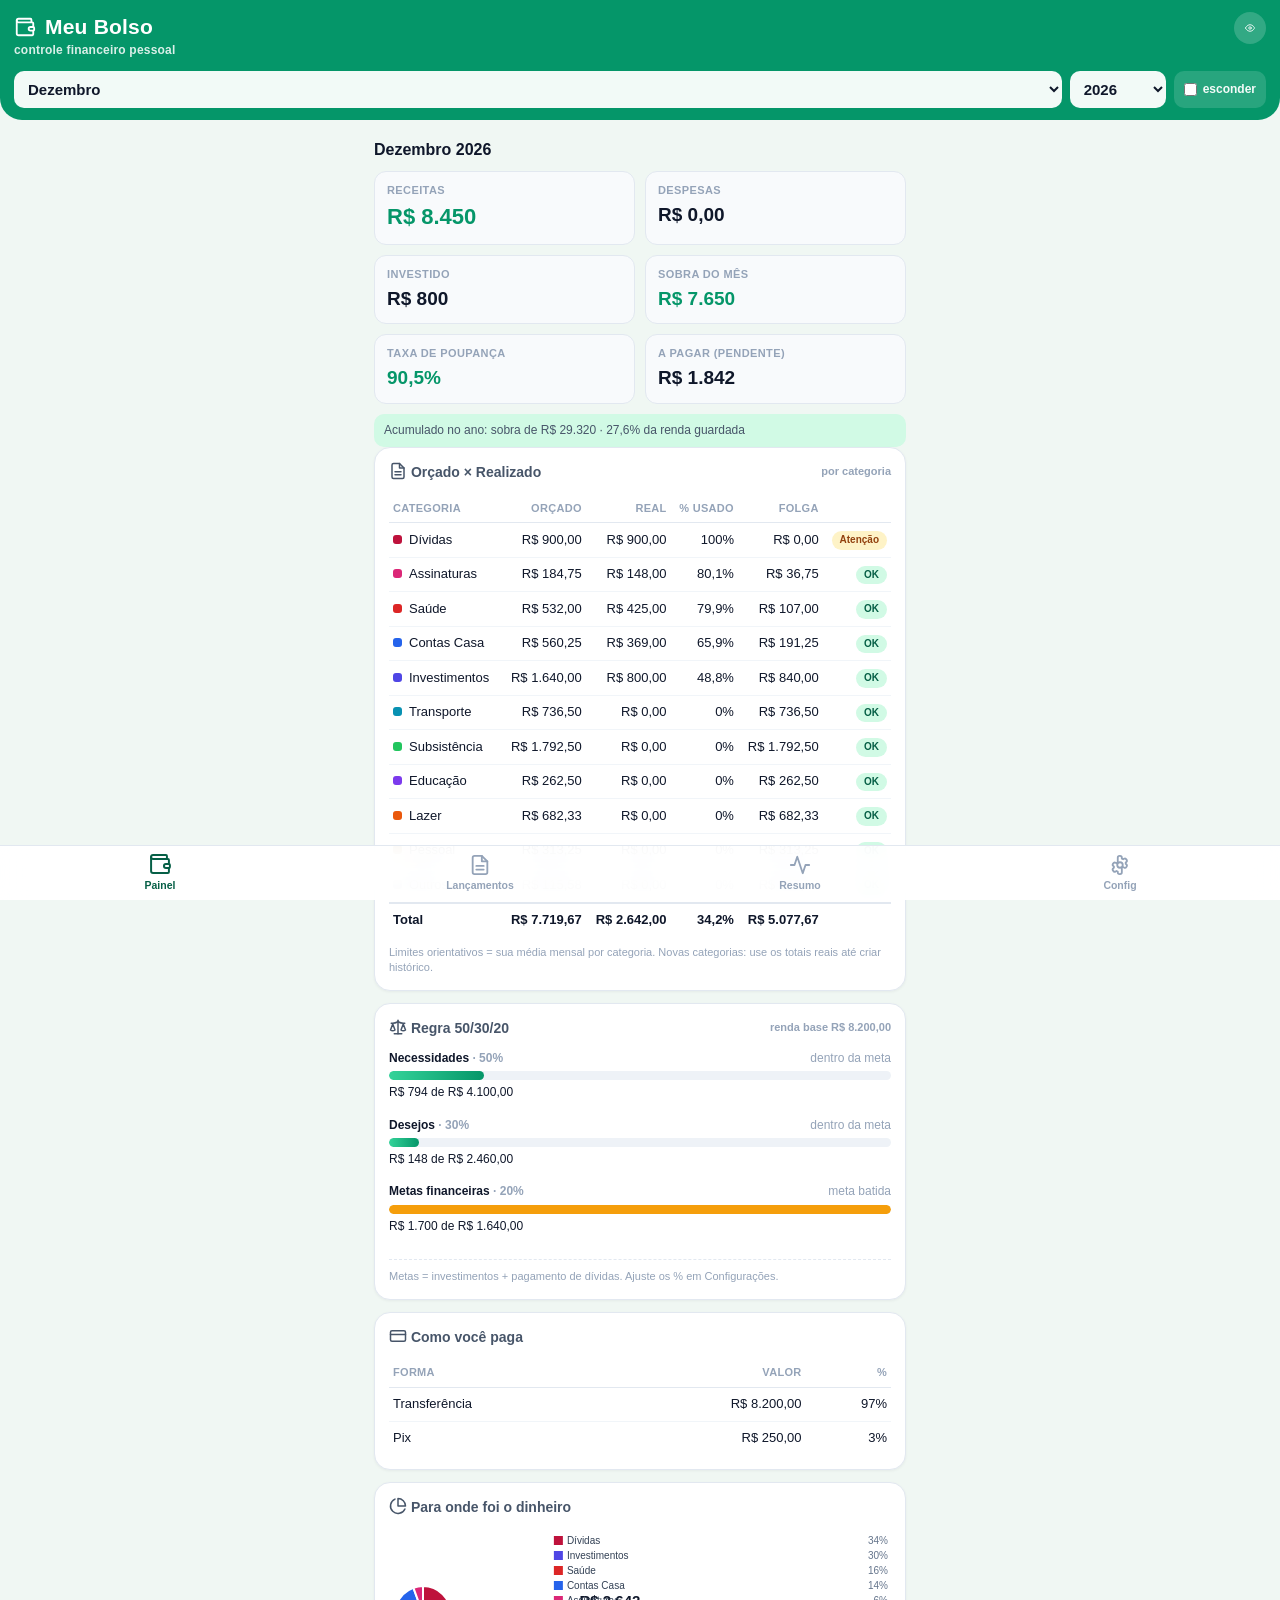
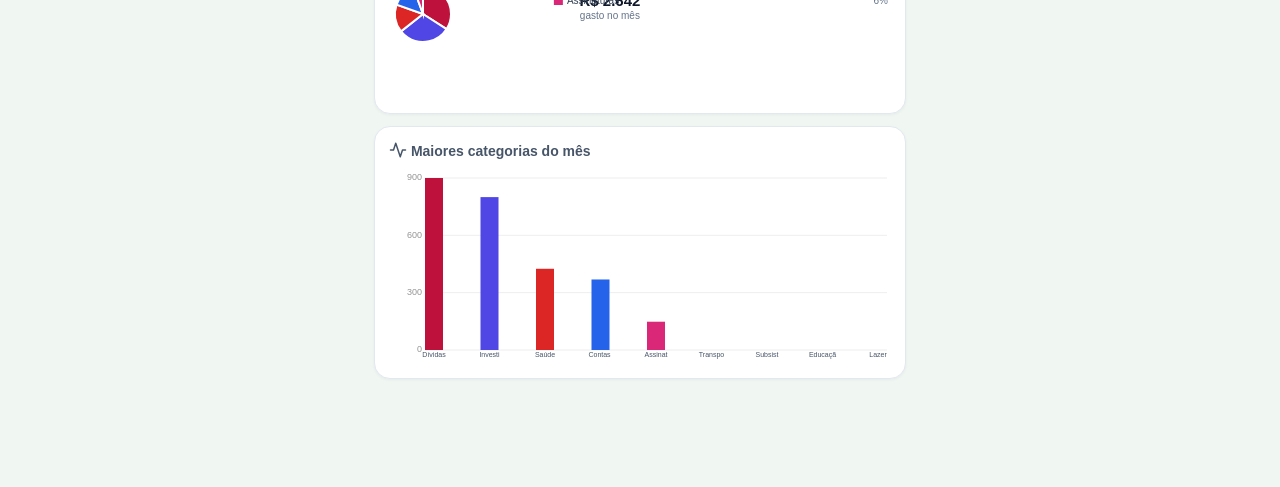
==== index.html @ f3264595 "Add files via upload" ====
<!DOCTYPE html>
<html lang="pt-BR">
<head>
<meta charset="utf-8">
<meta name="viewport" content="width=device-width,initial-scale=1,viewport-fit=cover">
  <title>Meu Bolso · Controle financeiro</title>
  <meta name="description" content="Meu Bolso: controle financeiro pessoal offline — lançamentos, painel do mês e resumo anual.">
<meta name="theme-color" content="#059669">
<link rel="manifest" href="manifest.webmanifest">
<link rel="icon" href="favicon.svg" type="image/svg+xml">
<link rel="apple-touch-icon" href="icons-192.png">
<meta name="apple-mobile-web-app-capable" content="yes">
<meta name="apple-mobile-web-app-title" content="Meu Bolso">
<meta name="apple-mobile-web-app-status-bar-style" content="black-translucent">
<style>
:root{
  --tinta:#0f172a; --tinta2:#475569; --tinta3:#94a3b8;
  --linha:#e2e8f0; --fundo:#f0f7f3; --carta:#ffffff;
  --verde:#059669; --verde-esc:#065f46; --verde-claro:#d1fae5;
  --vermelho:#dc2626; --amber:#d97706; --raio:16px;
  --fonte:-apple-system,BlinkMacSystemFont,"Segoe UI",Roboto,Inter,sans-serif;
}
*{box-sizing:border-box;margin:0;padding:0;-webkit-tap-highlight-color:transparent}
html,body{height:100%}
body{font-family:var(--fonte);background:var(--fundo);color:var(--tinta);
  font-size:15px;line-height:1.45}
[hidden]{display:none!important}
button{font-family:inherit;cursor:pointer;border:none;background:none;font-size:inherit;color:inherit}
input,select{font-family:inherit;font-size:15px;color:var(--tinta);
  background:#fff;border:1px solid var(--linha);border-radius:10px;padding:9px 10px;width:100%}
input:focus,select:focus{outline:2px solid var(--verde);outline-offset:0;border-color:transparent}

/* ---------- cabeçalho ---------- */
.hdr{position:sticky;top:0;z-index:40;background:var(--verde);color:#fff;
  padding:calc(12px + env(safe-area-inset-top)) 14px 12px}
.hdr-top{display:flex;align-items:center;justify-content:space-between}
.hdr h1{font-size:21px;font-weight:800;letter-spacing:.2px}
.hdr h1 small{font-weight:600;opacity:.85;font-size:12px;display:block}
.hdr .privacy{align-self:flex-start}
.hdr .privacy button{background:rgba(255,255,255,.18);color:#fff;font-size:12px;
  font-weight:600;border-radius:999px;padding:6px 11px}

/* ---------- seletor de mês (painel) ---------- */
.seletor{display:flex;gap:8px;margin-top:11px}
.seletor select{flex:1;background:rgba(255,255,255,.95);border:none;font-weight:600}
.oculta{display:flex;align-items:center;gap:6px;font-size:12px;font-weight:600;
  color:rgba(255,255,255,.95);white-space:nowrap;background:rgba(255,255,255,.14);
  border-radius:10px;padding:0 10px}
.oculta input{width:auto}

/* ---------- conteúdo ---------- */
.app{max-width:560px;margin:0 auto;padding:14px 14px 96px}
.nav{padding:14px 14px 96px}

/* ---------- cartões e KPIs ---------- */
.carta{background:var(--carta);border:1px solid var(--linha);border-radius:var(--raio);
  padding:14px;margin-bottom:12px;box-shadow:0 1px 3px rgba(15,23,42,.05)}
.carta h2{font-size:14px;font-weight:700;color:var(--tinta2);margin-bottom:12px;
  display:flex;align-items:center;justify-content:space-between}
.carta h2 .ic{font-size:16px}
.grid-kpi{display:grid;grid-template-columns:repeat(2,1fr);gap:10px}
.kpi{background:#f8fafc;border:1px solid var(--linha);border-radius:12px;padding:11px 12px}
.kpi .k{font-size:11px;color:var(--tinta3);font-weight:600;text-transform:uppercase;letter-spacing:.4px}
.kpi .v{font-size:19px;font-weight:800;margin-top:2px;font-variant-numeric:tabular-nums}
.kpi .v.pos{color:var(--verde)} .kpi .v.neg{color:var(--vermelho)}
.kpi .v.big{font-size:22px}
.acc{margin-top:10px;font-size:12px;color:var(--tinta2);background:var(--verde-claro);
  border-radius:10px;padding:8px 10px}
.acc.ruim{background:#fee2e2;color:#7f1d1d}

/* ---------- tabelas ---------- */
table{width:100%;border-collapse:collapse;font-size:13px}
th{color:var(--tinta3);font-weight:600;font-size:11px;text-transform:uppercase;
  letter-spacing:.3px;text-align:right;padding:6px 4px;border-bottom:1px solid var(--linha)}
th:first-child,td:first-child{text-align:left}
td{padding:7px 4px;border-bottom:1px solid #f1f5f9;text-align:right;font-variant-numeric:tabular-nums}
tr:last-child td{border-bottom:none}
tr.tot td{font-weight:800;border-top:2px solid var(--linha)}
td.lab{font-weight:500;color:var(--tinta)}
td.muted{color:var(--tinta3);text-align:center;padding:14px}
td.pos{color:var(--verde)} td.neg{color:var(--vermelho)}
.cat-dot{display:inline-block;width:9px;height:9px;border-radius:3px;margin-right:7px}
.rolagem{overflow-x:auto;-webkit-overflow-scrolling:touch}
.st{display:inline-block;font-size:10px;font-weight:700;border-radius:999px;padding:2px 8px}
.st-ok{background:var(--verde-claro);color:var(--verde-esc)}
.st-atencao{background:#fef3c7;color:#92400e}
.st-over{background:#fee2e2;color:#991b1b}
.st-pend{background:#e0e7ff;color:#3730a3}
.st-warn{background:#f1f5f9;color:#64748b}
.nota{font-size:11px;color:var(--tinta3);margin-top:8px;line-height:1.4}

/* ---------- 50/30/20 ---------- */
.g50{display:flex;flex-direction:column;gap:11px}
.g50 .linha .topo{display:flex;justify-content:space-between;font-size:12px;margin-bottom:4px}
.g50 .linha .topo b{font-weight:700}
.g50 .linha .topo .stado{color:var(--tinta3)}
.barra{height:9px;background:#eef2f7;border-radius:999px;overflow:hidden}
.barra i{display:block;height:100%;border-radius:999px;
  background:linear-gradient(90deg,#34d399,#059669);transition:width .4s ease;min-width:2px}
.g50 .tele{font-size:11px;color:var(--tinta3);margin-top:9px;border-top:1px dashed var(--linha);padding-top:9px}

/* ---------- lista de lançamentos ---------- */
.lista-head{display:flex;gap:8px;align-items:center;margin-bottom:10px}
.lista-head .meta{font-size:12px;color:var(--tinta2);font-weight:600;flex:1}
.lanc-item{display:flex;gap:11px;align-items:center;padding:11px 4px;border-bottom:1px solid #f1f5f9;cursor:pointer}
.lanc-item:last-child{border-bottom:none}
.lanc-item:active{background:#f8fafc}
.lanc-item .dot{width:11px;height:11px;border-radius:4px;flex:none}
.lanc-item .grow{flex:1;min-width:0}
.lanc-item .t{font-weight:600;font-size:14px;white-space:nowrap;overflow:hidden;text-overflow:ellipsis}
.lanc-item .sub{font-size:11px;color:var(--tinta3);margin-top:1px}
.lanc-item .val{font-weight:700;font-variant-numeric:tabular-nums;font-size:14px;white-space:nowrap}
.lanc-item .val.pos{color:var(--verde)} .lanc-item .val.neg{color:var(--tinta2)}
.lanc-item.pend .t{opacity:.75}
.lanc-item.pend .val{opacity:.6}
.filtros{display:grid;grid-template-columns:1fr 1fr;gap:8px;margin-bottom:12px}
.filtros .larga{grid-column:1/-1}
.empty{text-align:center;color:var(--tinta3);padding:34px 10px;font-size:14px}
.empty svg{width:34px;height:34px;margin-bottom:8px;color:var(--tinta3)}

/* ---------- bottom sheet ---------- */
.veil{position:fixed;inset:0;background:rgba(15,23,42,.45);z-index:60;opacity:0;
  transition:opacity .2s;pointer-events:none}
.sheet{position:fixed;left:0;right:0;bottom:0;z-index:70;background:#fff;
  border-radius:20px 20px 0 0;max-height:88vh;overflow-y:auto;padding:16px 16px calc(20px + env(safe-area-inset-bottom));
  transform:translateY(105%);transition:transform .22s ease;box-shadow:0 -8px 30px rgba(15,23,42,.2)}
.sheet.show{transform:translateY(0)}
.sheet .puxa{width:38px;height:4px;background:#e2e8f0;border-radius:999px;margin:0 auto 12px}
.sheet h3{font-size:17px;font-weight:800;margin-bottom:12px}
.sheet .campo{margin-bottom:11px}
.sheet .campo label{display:block;font-size:12px;color:var(--tinta2);font-weight:600;margin-bottom:4px}
.sheet .dupla{display:grid;grid-template-columns:1fr 1fr;gap:9px}
.sheet .acoes{display:flex;gap:9px;margin-top:15px}
.btn{flex:1;padding:13px;border-radius:12px;font-weight:700;font-size:15px;text-align:center}
.btn-verde{background:var(--verde);color:#fff}
.btn-verde:active{background:var(--verde-esc)}
.btn-fantasma{background:#f1f5f9;color:var(--tinta2)}
.btn-apagar{background:none;color:var(--vermelho);font-size:13px;font-weight:600;
  display:block;margin:14px auto 0}

/* ---------- barra inferior ---------- */
.tabbar{position:fixed;left:0;right:0;bottom:0;z-index:50;background:rgba(255,255,255,.94);
  backdrop-filter:blur(14px);border-top:1px solid var(--linha);display:flex;
  padding-bottom:env(safe-area-inset-bottom)}
.tabbar button{flex:1;padding:8px 4px 9px;display:flex;flex-direction:column;align-items:center;
  gap:3px;color:var(--tinta3);font-size:10.5px;font-weight:600}
.tabbar button .ti{font-size:20px}
.tabbar button.on{color:var(--verde-esc)}

/* ---------- ícones ---------- */
.ic{display:inline-flex;width:18px;height:18px;vertical-align:-3px}
.ic svg{width:100%;height:100%}
.ti{width:22px;height:22px;display:inline-flex}
.ti svg{width:100%;height:100%}
.logo{width:22px;height:22px;display:inline-flex;margin-right:9px;vertical-align:-4px}
.logo svg{width:100%;height:100%}
.privacy button{display:inline-flex;align-items:center;justify-content:center;width:32px;height:32px}
.privacy button svg{width:18px;height:18px}
.tabbar button .ti{transition:transform .15s ease}
.tabbar button.on .ti{transform:translateY(-1px) scale(1.08)}

/* ---------- fab ---------- */
.fab{position:fixed;right:16px;bottom:calc(86px + env(safe-area-inset-bottom));z-index:55;
  width:56px;height:56px;border-radius:50%;background:var(--verde);color:#fff;
  font-size:30px;font-weight:300;line-height:1;box-shadow:0 8px 20px rgba(5,150,105,.4);
  display:flex;align-items:center;justify-content:center}
.fab:active{transform:scale(.95)}
.fab.hide{display:none}

/* ---------- configurações ---------- */
.cfg-campo{margin-bottom:13px}
.cfg-campo label{font-size:12px;font-weight:700;color:var(--tinta2);display:block;margin-bottom:5px}
.cfg-row{display:flex;align-items:center;gap:10px;padding:9px 0;border-bottom:1px solid #f1f5f9}
.cfg-row:last-child{border-bottom:none}
.cfg-row .dot{width:11px;height:11px;border-radius:4px;flex:none}
.cfg-row .grow{flex:1;min-width:0}
.cfg-row .grow b{font-size:14px}
.cfg-row .grow .sub{display:block;font-size:11px;color:var(--tinta3);white-space:nowrap;
  overflow:hidden;text-overflow:ellipsis}
.tag{font-size:10px;font-weight:700;border-radius:999px;padding:2px 8px;flex:none}
.tag.receita{background:var(--verde-claro);color:var(--verde-esc)}
.tag.despesa{background:#fee2e2;color:#991b1b}
.tag.investimento{background:#e0e7ff;color:#3730a3}
.meta-total{font-size:12px;color:var(--tinta3);margin-top:6px}

/* ---------- gráficos ---------- */
canvas{width:100%;height:190px;display:block}
canvas.pie{height:170px}
canvas.grande{height:210px}

/* ---------- legendas de gráficos ---------- */
.legenda{font-size:11px;color:var(--tinta3);margin-top:8px}

/* ---------- diálogo ---------- */
.dlg-veu{position:fixed;inset:0;background:rgba(15,23,42,.5);z-index:90;
  display:flex;align-items:center;justify-content:center;padding:20px}
.dlg{background:#fff;border-radius:16px;max-width:340px;width:100%;padding:18px;
  box-shadow:0 20px 50px rgba(15,23,42,.3)}
.dlg h4{font-size:16px;font-weight:800;margin-bottom:6px}
.dlg p{font-size:14px;color:var(--tinta2);margin-bottom:14px;white-space:pre-line}
.dlg input{display:block;width:100%;margin-bottom:14px}
.dlg .acao{display:flex;gap:8px;justify-content:flex-end}
.dlg .acao .btn{flex:0 0 auto;padding:9px 18px;font-size:14px}
</style>
</head>
<body>

<!-- ============ TELA: PAINEL ============ -->
<section id="tela-Painel" data-tela>
  <header class="hdr" style="border-radius:0 0 22px 22px">
    <div class="hdr-top">
      <h1><span class="logo"><svg viewBox="0 0 24 24" fill="none" stroke="currentColor" stroke-width="2" stroke-linecap="round" stroke-linejoin="round" aria-hidden="true"><path d="M19 7V4a1 1 0 0 0-1-1H5a2 2 0 0 0 0 4h15a1 1 0 0 1 1 1v4h-3a2 2 0 0 0 0 4h3a1 1 0 0 0 1-1v-2a1 1 0 0 0-1-1"/><path d="M3 5v14a2 2 0 0 0 2 2h15a1 1 0 0 0 1-1v-4"/></svg></span>Meu Bolso<small>controle financeiro pessoal</small></h1>
      <div class="privacy"><button id="chk-ocultar-lbl" onclick="toggleOcultar()" title="Esconder valores"><svg viewBox="0 0 24 24" fill="none" stroke="currentColor" stroke-width="2" stroke-linecap="round" stroke-linejoin="round" aria-hidden="true"><path d="M1 12s4-8 11-8 11 8 11 8-4 8-11 8-11-8-11-8z"/><circle cx="12" cy="12" r="3"/></svg></button></div>
    </div>
    <div class="seletor">
      <select id="mes-sel" aria-label="Mês"></select>
      <select id="ano-sel" aria-label="Ano" style="flex:0 0 96px"></select>
      <label class="oculta"><input type="checkbox" id="chk-ocultar"> esconder</label>
    </div>
  </header>
  <div class="app">
    <h2 id="title-mes" style="font-size:16px;font-weight:800;margin:4px 0 10px"></h2>
    <div class="grid-kpi">
      <div class="kpi"><div class="k">Receitas</div><div class="v pos big" id="k-rec">—</div></div>
      <div class="kpi"><div class="k">Despesas</div><div class="v" id="k-desp">—</div></div>
      <div class="kpi"><div class="k">Investido</div><div class="v" id="k-inv">—</div></div>
      <div class="kpi"><div class="k">Sobra do mês</div><div class="v" id="k-saldo">—</div></div>
      <div class="kpi"><div class="k">Taxa de poupança</div><div class="v" id="k-taxa">—</div></div>
      <div class="kpi"><div class="k">A pagar (pendente)</div><div class="v" id="k-pend">—</div></div>
    </div>
    <div class="acc" id="acc">—</div>

    <div class="carta">
      <h2><span><span class="ic" data-ico="lista"></span> Orçado × Realizado</span><small style="color:var(--tinta3);font-weight:600;font-size:11px">por categoria</small></h2>
      <div class="rolagem">
        <table id="tb-orcado">
          <thead><tr><th>Categoria</th><th>Orçado</th><th>Real</th><th>% usado</th><th>Folga</th><th></th></tr></thead>
          <tbody></tbody>
        </table>
      </div>
      <p class="nota" id="orcado-nota"></p>
    </div>

    <div class="carta">
      <h2><span><span class="ic" data-ico="balanca"></span> Regra 50/30/20</span><small id="meta-satal" style="color:var(--tinta3);font-weight:600;font-size:11px"></small></h2>
      <div class="g50">
        <div class="linha">
          <div class="topo"><b>Necessidades <span style="color:var(--tinta3)">· 50%</span></b><span class="stado" id="t50s">—</span></div>
          <div class="barra"><i id="m50"></i></div>
          <div class="topo" style="margin-top:4px"><span id="t50v">—</span><span></span></div>
        </div>
        <div class="linha">
          <div class="topo"><b>Desejos <span style="color:var(--tinta3)">· 30%</span></b><span class="stado" id="t30s">—</span></div>
          <div class="barra"><i id="m30"></i></div>
          <div class="topo" style="margin-top:4px"><span id="t30v">—</span><span></span></div>
        </div>
        <div class="linha">
          <div class="topo"><b>Metas financeiras <span style="color:var(--tinta3)">· 20%</span></b><span class="stado" id="t20s">—</span></div>
          <div class="barra"><i id="m20"></i></div>
          <div class="topo" style="margin-top:4px"><span id="t20v">—</span><span></span></div>
        </div>
        <p class="tele">Metas = investimentos + pagamento de dívidas. Ajuste os % em Configurações.</p>
      </div>
    </div>

    <div class="carta">
      <h2><span><span class="ic" data-ico="cartao"></span> Como você paga</span></h2>
      <table id="tb-formas">
        <thead><tr><th>Forma</th><th>Valor</th><th>%</th></tr></thead>
        <tbody></tbody>
      </table>
    </div>

    <div class="carta">
      <h2><span><span class="ic" data-ico="pizza"></span> Para onde foi o dinheiro</span></h2>
      <canvas class="pie" id="g-pie"></canvas>
    </div>

    <div class="carta">
      <h2><span><span class="ic" data-ico="grafico"></span> Maiores categorias do mês</span></h2>
      <canvas id="g-barra"></canvas>
    </div>
  </div>
</section>

<!-- ============ TELA: LANÇAMENTOS ============ -->
<section id="tela-Lançamentos" data-tela hidden>
  <header class="hdr"><div class="hdr-top"><h1>Lançamentos</h1></div></header>
  <div class="app">
    <div class="lista-head">
      <span class="meta" id="lanc-meta"></span>
      <button class="privacy-btn" style="font-size:12px;color:var(--tinta3)" onclick="toggleFiltros()">filtros ▾</button>
    </div>
    <div class="filtros" id="filtros" hidden>
      <select id="f-cat"></select>
      <select id="f-mes"></select>
      <select id="f-forma"></select>
      <select id="f-status">
        <option value="*">Todos os status</option>
        <option value="pago">Pagos</option>
        <option value="pendente">Pendentes</option>
      </select>
      <input class="larga" id="f-q" placeholder="Buscar descrição ou categoria…">
      <button class="btn btn-fantasma larga" id="f-limpar">limpar filtros</button>
    </div>
    <div id="lanc-list"></div>
  </div>
</section>

<!-- ============ TELA: RESUMO ============ -->
<section id="tela-Resumo" data-tela hidden>
  <header class="hdr">
    <div class="hdr-top"><h1>Resumo do ano</h1><div>
      <select id="ra-ano" style="width:auto;background:#fff;border:none;font-weight:700;padding:6px 10px;border-radius:9px"></select>
    </div></div>
  </header>
  <div class="app">
    <div class="carta">
      <h2><span><span class="ic" data-ico="calend"></span> Visão geral</span></h2>
      <div class="rolagem">
        <table>
          <thead id="ra-thead"></thead>
          <tbody id="ra-tbody"></tbody>
        </table>
      </div>
    </div>
    <div class="carta">
      <h2><span><span class="ic" data-ico="banco"></span> Saldo acumulado</span></h2>
      <canvas class="grande" id="g-linha"></canvas>
    </div>
    <div class="carta">
      <h2><span><span class="ic" data-ico="lista"></span> Gasto por categoria</span></h2>
      <div class="rolagem">
        <table>
          <thead id="ra-cat-head"></thead>
          <tbody id="ra-cat-body"></tbody>
        </table>
      </div>
    </div>
    <div class="carta">
      <h2><span><span class="ic" data-ico="pizza"></span> Despesas do ano</span></h2>
      <canvas class="pie" id="g-pie-ra"></canvas>
    </div>
  </div>
</section>

<!-- ============ TELA: CONFIG ============ -->
<section id="tela-Config" data-tela hidden>
  <header class="hdr"><div class="hdr-top"><h1>Configurações</h1></div></header>
  <div class="app">
    <div class="carta">
      <h2><span><span class="ic" data-ico="alvo"></span> Sua renda e metas</span></h2>
      <div class="cfg-campo"><label>Renda mensal de referência (R$)</label><input id="cfg-salario" inputmode="decimal"></div>
      <div class="cfg-campo"><label>Regra 50/30/20 — Necessidades %</label><input id="cfg-mnec" inputmode="numeric"></div>
      <div class="cfg-campo"><label>Desejos %</label><input id="cfg-mdesejo" inputmode="numeric"></div>
      <div class="cfg-campo"><label>Metas financeiras %</label><input id="cfg-mfin" inputmode="numeric"></div>
      <p class="meta-total" id="cfg-meta-total"></p>
    </div>

    <div class="carta">
      <h2><span><span class="ic" data-ico="lista"></span> Categorias</span>
        <button class="btn-fantasma" id="cfg-addcat" style="font-size:12px;padding:5px 11px;border-radius:9px;background:#f1f5f9;font-weight:700">+ nova</button></h2>
      <div id="cfg-cats"></div>
    </div>

    <div class="carta">
      <h2><span><span class="ic" data-ico="cartao"></span> Formas de pagamento</span></h2>
      <p class="sub" id="cfg-formas" style="font-size:13px;color:var(--tinta2)"></p>
    </div>

    <div class="carta">
      <h2><span><span class="ic" data-ico="vazio"></span> Seus dados</span></h2>
      <p class="nota" style="margin-bottom:10px">Tudo fica salvo só neste aparelho (nada vai pra nuvem). Exporte um backup de vez em quando e leve-o com você.</p>
      <div class="acoes" style="flex-direction:column">
        <button class="btn btn-verde" id="btn-exportar">Exportar backup (.json)</button>
        <button class="btn btn-fantasma" id="btn-importar">Importar backup</button>
        <input type="file" id="inp-importar" accept="application/json" hidden>
        <button class="btn btn-fantasma" id="btn-demo">Recarregar dados de demonstração</button>
        <button class="btn" id="btn-limpar" style="color:var(--vermelho)">Apagar todos os lançamentos</button>
      </div>
    </div>
    <p class="nota" style="text-align:center;margin:4px 0 12px">Meu Bolso · feito à mão, os dados são seus.</p>
  </div>
</section>

<!-- ============ BOTTOM SHEET (novo/editar) ============ -->
<div class="veil" id="veil"></div>
<div class="sheet" id="sheet" hidden>
  <div class="puxa"></div>
  <h3 id="sheet-t">Novo lançamento</h3>
  <div class="campo"><label>Data</label><input id="l-data" placeholder="dd/mm/aaaa" inputmode="numeric"></div>
  <div class="dupla">
    <div class="campo"><label>Categoria</label><select id="l-cat"></select></div>
    <div class="campo"><label>Item</label><select id="l-item"></select></div>
  </div>
  <div class="campo"><label>Descrição (opcional)</label><input id="l-desc" placeholder="ex.: mercado da semana"></div>
  <div class="dupla">
    <div class="campo"><label>Forma de pagamento</label><select id="l-forma"></select></div>
    <div class="campo"><label>Valor (R$)</label><input id="l-valor" inputmode="decimal" placeholder="0,00"></div>
  </div>
  <label style="display:flex;align-items:center;gap:8px;margin:4px 0 14px;font-size:14px;font-weight:600">
    <input type="checkbox" id="l-pend" style="width:auto"> Ainda não paguei (pendente)
  </label>
  <div class="acoes">
    <button class="btn btn-fantasma" id="sheet-cancel">Cancelar</button>
    <button class="btn btn-verde" id="sheet-save">Salvar</button>
  </div>
  <button class="btn-apagar" id="sheet-del">Excluir este lançamento</button>
</div>

<!-- ============ DIÁLOGO ============ -->
<div class="dlg-veu" id="dlg" hidden>
  <div class="dlg">
    <h4 id="dlg-t"></h4>
    <p id="dlg-p"></p>
    <input id="dlg-i" placeholder="Digite aqui" hidden>
    <div class="acao"><button class="btn btn-fantasma" id="dlg-nao">Cancelar</button><button class="btn btn-verde" id="dlg-sim">OK</button></div>
  </div>
</div>

<!-- ============ TABBAR + FAB ============ -->
<nav class="tabbar" id="tabbar">
  <button data-tab="Painel"><span class="ti" data-ico="carteira"></span>Painel</button>
  <button data-tab="Lançamentos"><span class="ti" data-ico="lista"></span>Lançamentos</button>
  <button data-tab="Resumo"><span class="ti" data-ico="grafico"></span>Resumo</button>
  <button data-tab="Config"><span class="ti" data-ico="engre"></span>Config</button>
</nav>
  <button class="fab hide" id="fab" onclick="abrirNovo()">+</button>
<script src="consts.js"></script>
<script src="util.js"></script>
<script src="demo.js"></script>
<script src="app.js"></script>
<script src="compute.js"></script>
<script src="chart.js"></script>
<script src="navegacao.js"></script>
<script src="dashboard.js"></script>
<script src="lancamentos.js"></script>
<script src="resumo.js"></script>
<script src="config.js"></script>
<script>
  Store.load();
  App.init();
  if ('serviceWorker' in navigator) {
    navigator.serviceWorker.register('sw.js').catch(() => {});
  }
</script>
</body>
</html>
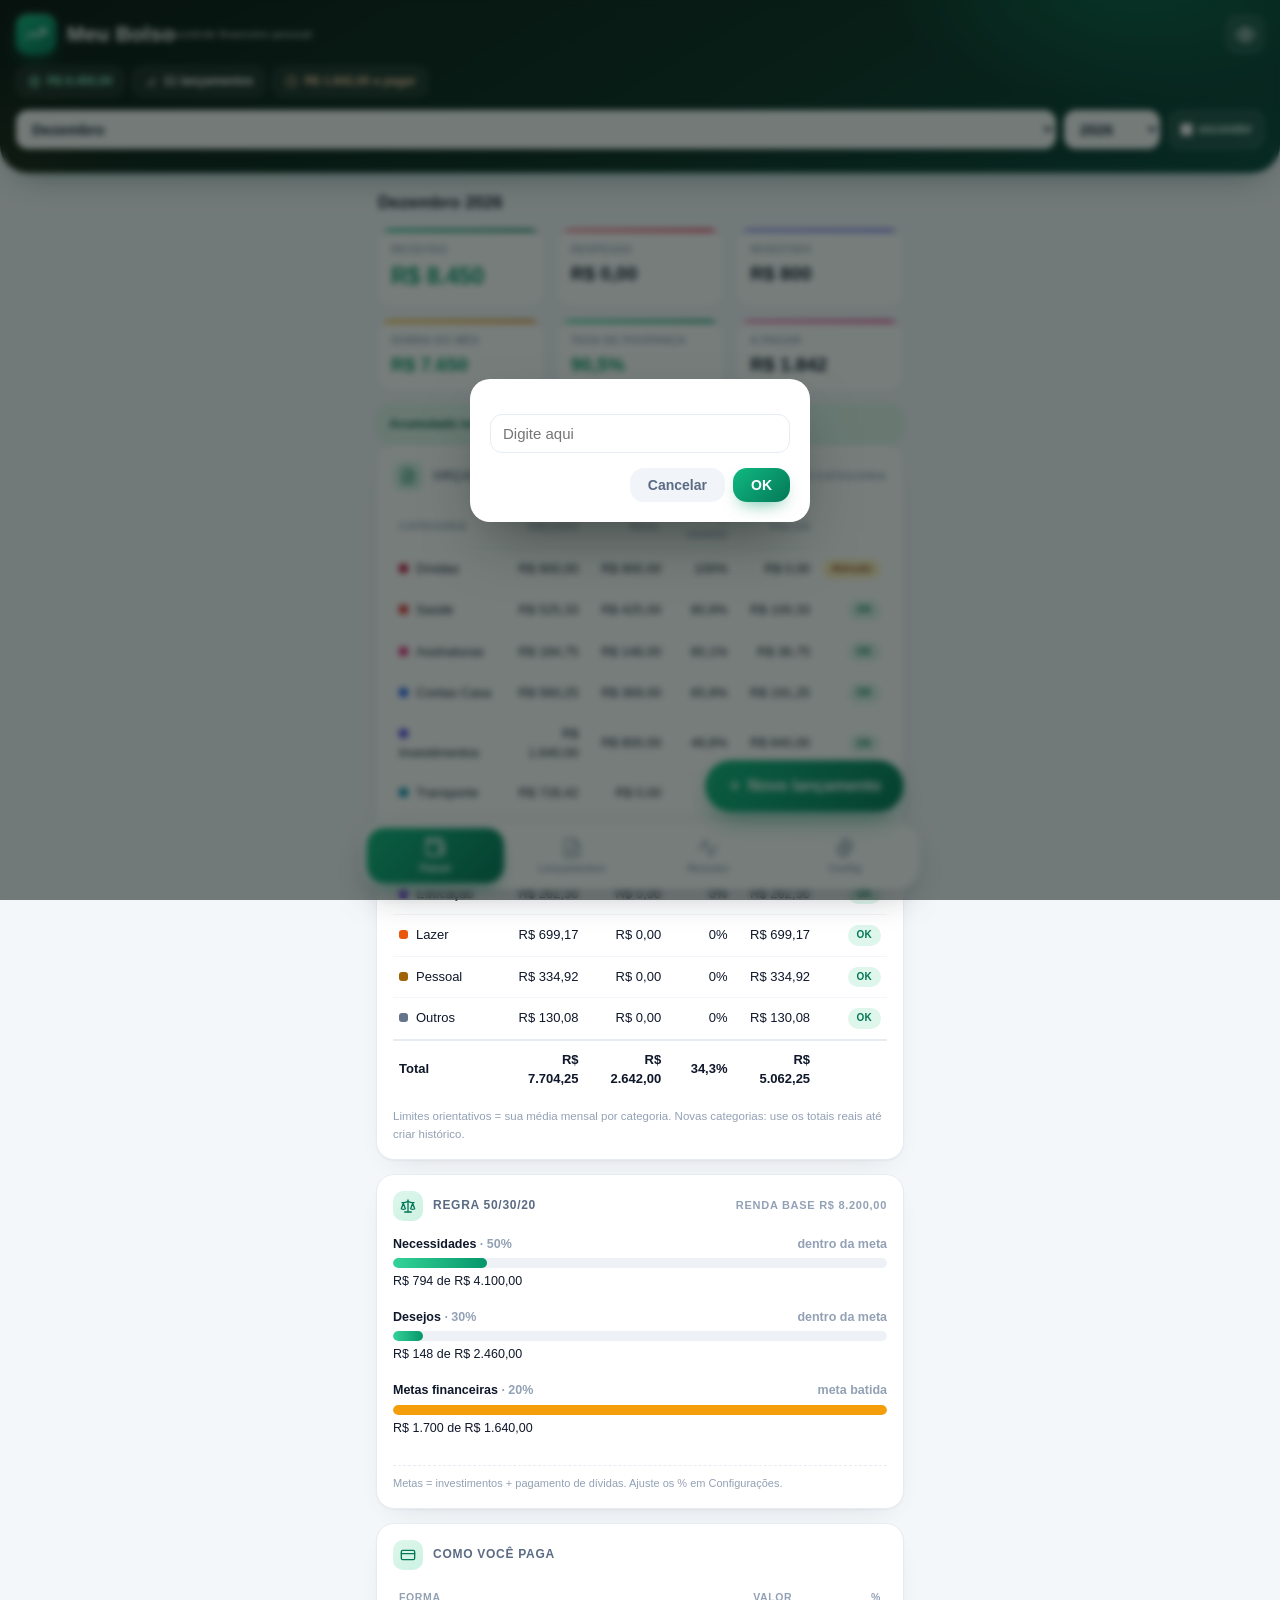
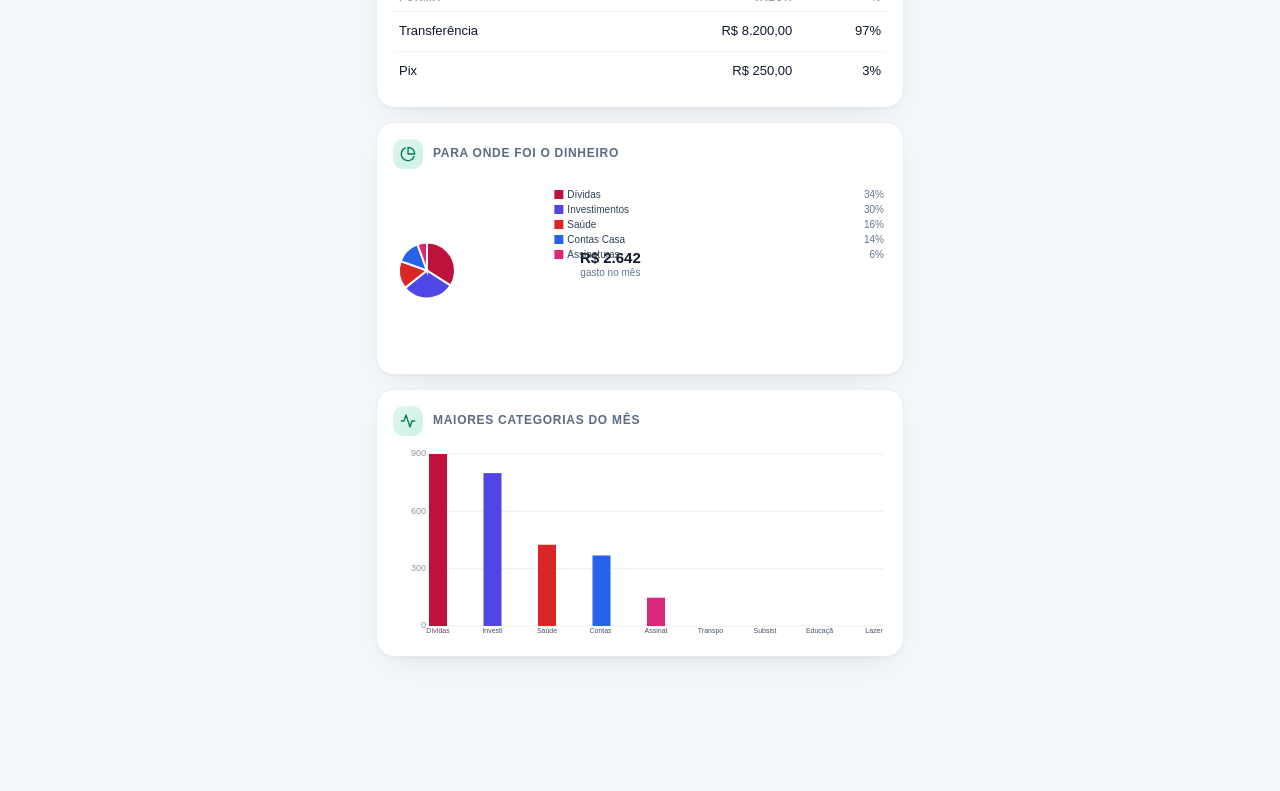
==== commit 800f1478: "Add files via upload" ====
--- a/index.html
+++ b/index.html
@@ -13,205 +13,261 @@
 <meta name="apple-mobile-web-app-title" content="Meu Bolso">
 <meta name="apple-mobile-web-app-status-bar-style" content="black-translucent">
 <style>
+/* ============ Meu Bolso — tema premium financeiro ============ */
 :root{
-  --tinta:#0f172a; --tinta2:#475569; --tinta3:#94a3b8;
-  --linha:#e2e8f0; --fundo:#f0f7f3; --carta:#ffffff;
-  --verde:#059669; --verde-esc:#065f46; --verde-claro:#d1fae5;
-  --vermelho:#dc2626; --amber:#d97706; --raio:16px;
+  --tinta:#0f172a; --tinta2:#5b6b84; --tinta3:#93a1b5;
+  --linha:#e7ecf3; --fundo:#f4f7fa; --carta:#ffffff;
+  --verde:#10b981; --verde-esc:#047857; --verde-claro:#dff6ec;
+  --indigo:#6366f1; --ouro:#f59e0b; --vermelho:#e11d48; --raio:18px;
+  --sombra:0 1px 2px rgba(16,24,40,.04), 0 12px 30px -18px rgba(16,24,40,.16);
   --fonte:-apple-system,BlinkMacSystemFont,"Segoe UI",Roboto,Inter,sans-serif;
 }
 *{box-sizing:border-box;margin:0;padding:0;-webkit-tap-highlight-color:transparent}
-html,body{height:100%}
-body{font-family:var(--fonte);background:var(--fundo);color:var(--tinta);
-  font-size:15px;line-height:1.45}
-[hidden]{display:none!important}
+html{scroll-behavior:smooth}
+body{font-family:var(--fonte);background:
+  radial-gradient(1200px 500px at 50% -200px, #e6fbf2 0%, rgba(230,251,242,0) 60%),
+  var(--fundo);color:var(--tinta);font-size:15px;line-height:1.45}
 button{font-family:inherit;cursor:pointer;border:none;background:none;font-size:inherit;color:inherit}
-input,select{font-family:inherit;font-size:15px;color:var(--tinta);
-  background:#fff;border:1px solid var(--linha);border-radius:10px;padding:9px 10px;width:100%}
-input:focus,select:focus{outline:2px solid var(--verde);outline-offset:0;border-color:transparent}
-
-/* ---------- cabeçalho ---------- */
-.hdr{position:sticky;top:0;z-index:40;background:var(--verde);color:#fff;
-  padding:calc(12px + env(safe-area-inset-top)) 14px 12px}
-.hdr-top{display:flex;align-items:center;justify-content:space-between}
-.hdr h1{font-size:21px;font-weight:800;letter-spacing:.2px}
-.hdr h1 small{font-weight:600;opacity:.85;font-size:12px;display:block}
-.hdr .privacy{align-self:flex-start}
-.hdr .privacy button{background:rgba(255,255,255,.18);color:#fff;font-size:12px;
-  font-weight:600;border-radius:999px;padding:6px 11px}
-
-/* ---------- seletor de mês (painel) ---------- */
-.seletor{display:flex;gap:8px;margin-top:11px}
-.seletor select{flex:1;background:rgba(255,255,255,.95);border:none;font-weight:600}
-.oculta{display:flex;align-items:center;gap:6px;font-size:12px;font-weight:600;
-  color:rgba(255,255,255,.95);white-space:nowrap;background:rgba(255,255,255,.14);
-  border-radius:10px;padding:0 10px}
-.oculta input{width:auto}
+input,select{font-family:inherit;font-size:15px;color:var(--tinta);background:#fff;
+  border:1px solid var(--linha);border-radius:12px;padding:10px 12px;width:100%}
+input:focus,select:focus{outline:none;border-color:var(--verde);box-shadow:0 0 0 3px rgba(16,185,129,.15)}
+
+/* ---------- cabeçalho premium ---------- */
+.hdr{position:sticky;top:0;z-index:40;color:#fff;overflow:hidden;
+  background:
+    radial-gradient(420px 240px at 88% -40px, rgba(16,185,129,.35), rgba(16,185,129,0) 60%),
+    radial-gradient(520px 300px at -10% 120%, rgba(245,158,11,.14), rgba(245,158,11,0) 55%),
+    linear-gradient(150deg,#08130f 0%,#0a2c21 55%,#06473a 100%);
+  padding:calc(14px + env(safe-area-inset-top)) 16px 24px;
+  border-radius:0 0 28px 28px;
+  box-shadow:0 16px 34px -18px rgba(6,71,58,.55)}
+.hdr::after{content:"";position:absolute;inset:auto 0 0 0;height:1px;
+  background:linear-gradient(90deg,transparent,rgba(125,211,180,.5),transparent)}
+.hdr-top{display:flex;align-items:center;justify-content:space-between;position:relative;z-index:1}
+.hdr h1{display:flex;align-items:center;font-size:21px;font-weight:800;letter-spacing:.2px}
+.hdr h1 .logo{width:40px;height:40px;border-radius:12px;flex:none;margin-right:11px;
+  background:linear-gradient(140deg,#10b981,#047857);display:flex;align-items:center;justify-content:center;
+  box-shadow:inset 0 1px 0 rgba(255,255,255,.35), 0 8px 18px -6px rgba(16,185,129,.6)}
+.hdr h1 .logo svg{width:22px;height:22px;color:#eafff6}
+.hdr h1 small{font-weight:500;opacity:.8;font-size:11.5px;display:block;letter-spacing:0}
+.hdr .privacy{position:relative;z-index:1}
+.hdr .privacy button{display:flex;align-items:center;justify-content:center;width:38px;height:38px;
+  background:rgba(255,255,255,.1);border:1px solid rgba(255,255,255,.16);border-radius:12px;color:#fff;
+  backdrop-filter:blur(6px)}
+.hdr .privacy button svg{width:19px;height:19px}
+
+/* fichas de resumo rápido no cabeçalho */
+.chips{display:flex;gap:8px;margin-top:12px;position:relative;z-index:1}
+.chip{display:inline-flex;align-items:center;gap:6px;font-size:12px;font-weight:700;
+  padding:6px 11px;border-radius:12px;background:rgba(255,255,255,.08);
+  border:1px solid rgba(255,255,255,.14);backdrop-filter:blur(6px)}
+.chip svg{width:13px;height:13px}
+.chip.entrada{color:#86f0c6}
+.chip.pend{color:#ffd0a8}
+
+/* ---------- seletor de mês ---------- */
+.seletor{display:flex;gap:8px;margin-top:13px;position:relative;z-index:1}
+.seletor select{flex:1;background:rgba(255,255,255,.97);border:none;font-weight:700;color:var(--tinta);
+  border-radius:12px;box-shadow:0 4px 14px -6px rgba(0,0,0,.5)}
+.seletor select:focus{box-shadow:0 0 0 3px rgba(255,255,255,.25)}
+.oculta{display:flex;align-items:center;gap:6px;font-size:12px;font-weight:700;color:#eafff6;
+  white-space:nowrap;background:rgba(255,255,255,.1);border:1px solid rgba(255,255,255,.16);
+  border-radius:12px;padding:0 11px}
+.oculta input{width:auto;accent-color:var(--verde)}
 
 /* ---------- conteúdo ---------- */
-.app{max-width:560px;margin:0 auto;padding:14px 14px 96px}
-.nav{padding:14px 14px 96px}
-
-/* ---------- cartões e KPIs ---------- */
+.app{max-width:560px;margin:0 auto;padding:16px 16px 120px}
+
+/* ---------- cartões ---------- */
 .carta{background:var(--carta);border:1px solid var(--linha);border-radius:var(--raio);
-  padding:14px;margin-bottom:12px;box-shadow:0 1px 3px rgba(15,23,42,.05)}
-.carta h2{font-size:14px;font-weight:700;color:var(--tinta2);margin-bottom:12px;
-  display:flex;align-items:center;justify-content:space-between}
-.carta h2 .ic{font-size:16px}
-.grid-kpi{display:grid;grid-template-columns:repeat(2,1fr);gap:10px}
-.kpi{background:#f8fafc;border:1px solid var(--linha);border-radius:12px;padding:11px 12px}
-.kpi .k{font-size:11px;color:var(--tinta3);font-weight:600;text-transform:uppercase;letter-spacing:.4px}
-.kpi .v{font-size:19px;font-weight:800;margin-top:2px;font-variant-numeric:tabular-nums}
-.kpi .v.pos{color:var(--verde)} .kpi .v.neg{color:var(--vermelho)}
-.kpi .v.big{font-size:22px}
-.acc{margin-top:10px;font-size:12px;color:var(--tinta2);background:var(--verde-claro);
-  border-radius:10px;padding:8px 10px}
-.acc.ruim{background:#fee2e2;color:#7f1d1d}
+  padding:16px;margin-bottom:14px;box-shadow:var(--sombra)}
+.carta h2{font-size:12px;font-weight:800;color:var(--tinta2);margin-bottom:14px;
+  display:flex;align-items:center;justify-content:space-between;text-transform:uppercase;letter-spacing:.06em}
+.carta h2 > span{display:flex;align-items:center}
+.carta h2 .ic{width:30px;height:30px;border-radius:10px;background:linear-gradient(140deg,#dff6ec,#ccf2e3);
+  color:var(--verde-esc);display:inline-flex;align-items:center;justify-content:center;
+  margin-right:10px;flex:none}
+.carta h2 .ic svg{width:16px;height:16px}
+
+/* ---------- KPIs ---------- */
+.grid-kpi{display:grid;grid-template-columns:repeat(2,1fr);gap:11px}
+.kpi{background:#fff;border:1px solid var(--linha);border-radius:16px;padding:13px 14px;
+  box-shadow:0 1px 2px rgba(16,24,40,.03);position:relative;overflow:hidden}
+.kpi::before{content:"";position:absolute;top:0;left:0;right:0;height:3px;border-radius:16px 16px 0 0}
+.kpi:nth-child(1)::before{background:linear-gradient(90deg,#10b981,#047857)}
+.kpi:nth-child(2)::before{background:linear-gradient(90deg,#fb7185,#e11d48)}
+.kpi:nth-child(3)::before{background:linear-gradient(90deg,#818cf8,#6366f1)}
+.kpi:nth-child(4)::before{background:linear-gradient(90deg,#fbbf24,#d97706)}
+.kpi:nth-child(5)::before{background:linear-gradient(90deg,#34d399,#059669)}
+.kpi:nth-child(6)::before{background:linear-gradient(90deg,#f472b6,#db2777)}
+.kpi .k{font-size:10.5px;color:var(--tinta3);font-weight:800;text-transform:uppercase;letter-spacing:.05em}
+.kpi .v{font-size:19px;font-weight:800;margin-top:3px;font-variant-numeric:tabular-nums}
+.kpi .v.big{font-size:23px}
+.kpi .v.pos{color:#059669}
+.kpi .v.neg{color:var(--vermelho)}
+.acc{margin-top:12px;font-size:12.5px;font-weight:600;color:#065f46;background:var(--verde-claro);
+  border:1px solid #c8f0dd;border-radius:14px;padding:10px 12px}
+.acc.ruim{background:#ffe4e8;border-color:#ffd0d8;color:#9f1239}
 
 /* ---------- tabelas ---------- */
 table{width:100%;border-collapse:collapse;font-size:13px}
-th{color:var(--tinta3);font-weight:600;font-size:11px;text-transform:uppercase;
-  letter-spacing:.3px;text-align:right;padding:6px 4px;border-bottom:1px solid var(--linha)}
+th{color:var(--tinta3);font-weight:700;font-size:10.5px;text-transform:uppercase;letter-spacing:.06em;
+  text-align:right;padding:6px 6px;border-bottom:1px solid #eef2f7}
 th:first-child,td:first-child{text-align:left}
-td{padding:7px 4px;border-bottom:1px solid #f1f5f9;text-align:right;font-variant-numeric:tabular-nums}
+td{padding:10px 6px;border-bottom:1px solid #f2f5f9;text-align:right;font-variant-numeric:tabular-nums}
 tr:last-child td{border-bottom:none}
-tr.tot td{font-weight:800;border-top:2px solid var(--linha)}
-td.lab{font-weight:500;color:var(--tinta)}
+tr.tot td{font-weight:800;border-top:2px solid var(--linha);color:var(--tinta)}
+td.lab{font-weight:600;color:var(--tinta)}
 td.muted{color:var(--tinta3);text-align:center;padding:14px}
-td.pos{color:var(--verde)} td.neg{color:var(--vermelho)}
-.cat-dot{display:inline-block;width:9px;height:9px;border-radius:3px;margin-right:7px}
-.rolagem{overflow-x:auto;-webkit-overflow-scrolling:touch}
-.st{display:inline-block;font-size:10px;font-weight:700;border-radius:999px;padding:2px 8px}
+td.pos{color:#059669}
+td.neg{color:var(--vermelho)}
+.cat-dot{display:inline-block;width:9px;height:9px;border-radius:3px;margin-right:8px}
+.rolagem{overflow-x:auto;-webkit-overflow-scrolling:touch;margin:0 -4px;padding:0 4px}
+.st{display:inline-flex;align-items:center;gap:4px;font-size:10px;font-weight:800;border-radius:999px;padding:3px 9px;letter-spacing:.02em}
 .st-ok{background:var(--verde-claro);color:var(--verde-esc)}
 .st-atencao{background:#fef3c7;color:#92400e}
-.st-over{background:#fee2e2;color:#991b1b}
-.st-pend{background:#e0e7ff;color:#3730a3}
-.st-warn{background:#f1f5f9;color:#64748b}
-.nota{font-size:11px;color:var(--tinta3);margin-top:8px;line-height:1.4}
+.st-over{background:#ffe4e8;color:#9f1239}
+.st-pend{background:#fff1e0;color:#c2410c}
+.st-warn{background:#eef2f7;color:#64748b}
+.st-pend svg{width:11px;height:11px}
+.nota{font-size:11.5px;color:var(--tinta3);margin-top:10px;line-height:1.5}
 
 /* ---------- 50/30/20 ---------- */
-.g50{display:flex;flex-direction:column;gap:11px}
-.g50 .linha .topo{display:flex;justify-content:space-between;font-size:12px;margin-bottom:4px}
+.g50{display:flex;flex-direction:column;gap:13px}
+.g50 .linha .topo{display:flex;justify-content:space-between;font-size:12.5px;margin-bottom:5px}
 .g50 .linha .topo b{font-weight:700}
-.g50 .linha .topo .stado{color:var(--tinta3)}
-.barra{height:9px;background:#eef2f7;border-radius:999px;overflow:hidden}
+.g50 .linha .topo .stado{color:var(--tinta3);font-weight:600}
+.barra{height:10px;background:#eef2f7;border-radius:999px;overflow:hidden}
 .barra i{display:block;height:100%;border-radius:999px;
-  background:linear-gradient(90deg,#34d399,#059669);transition:width .4s ease;min-width:2px}
-.g50 .tele{font-size:11px;color:var(--tinta3);margin-top:9px;border-top:1px dashed var(--linha);padding-top:9px}
+  background:linear-gradient(90deg,#34d399,#059669);transition:width .5s cubic-bezier(.22,1,.36,1);min-width:3px}
+.g50 .tele{font-size:11px;color:var(--tinta3);margin-top:10px;border-top:1px dashed var(--linha);padding-top:10px}
 
 /* ---------- lista de lançamentos ---------- */
 .lista-head{display:flex;gap:8px;align-items:center;margin-bottom:10px}
-.lista-head .meta{font-size:12px;color:var(--tinta2);font-weight:600;flex:1}
-.lanc-item{display:flex;gap:11px;align-items:center;padding:11px 4px;border-bottom:1px solid #f1f5f9;cursor:pointer}
-.lanc-item:last-child{border-bottom:none}
-.lanc-item:active{background:#f8fafc}
-.lanc-item .dot{width:11px;height:11px;border-radius:4px;flex:none}
-.lanc-item .grow{flex:1;min-width:0}
-.lanc-item .t{font-weight:600;font-size:14px;white-space:nowrap;overflow:hidden;text-overflow:ellipsis}
-.lanc-item .sub{font-size:11px;color:var(--tinta3);margin-top:1px}
-.lanc-item .val{font-weight:700;font-variant-numeric:tabular-nums;font-size:14px;white-space:nowrap}
-.lanc-item .val.pos{color:var(--verde)} .lanc-item .val.neg{color:var(--tinta2)}
-.lanc-item.pend .t{opacity:.75}
-.lanc-item.pend .val{opacity:.6}
-.filtros{display:grid;grid-template-columns:1fr 1fr;gap:8px;margin-bottom:12px}
+.lista-head .meta{font-size:12px;color:var(--tinta2);font-weight:700;flex:1}
+.filtros{display:grid;grid-template-columns:1fr 1fr;gap:9px;margin-bottom:12px}
 .filtros .larga{grid-column:1/-1}
-.empty{text-align:center;color:var(--tinta3);padding:34px 10px;font-size:14px}
-.empty svg{width:34px;height:34px;margin-bottom:8px;color:var(--tinta3)}
+.row{display:flex;gap:12px;align-items:center;padding:12px 13px;background:#fff;
+  border:1px solid var(--linha);border-radius:16px;margin-bottom:9px;cursor:pointer;
+  box-shadow:0 1px 2px rgba(16,24,40,.03);animation:entra .18s ease}
+.row:active{transform:scale(.988);transition:transform .06s}
+.row.pend{opacity:.8}
+@keyframes entra{from{opacity:0;transform:translateY(4px)}to{opacity:1;transform:none}}
+.row .icone{width:44px;height:44px;border-radius:13px;flex:none;display:flex;align-items:center;
+  justify-content:center;font-size:16px;font-weight:800;letter-spacing:.02em}
+.row .grow{flex:1;min-width:0}
+.row .t{font-weight:700;font-size:14.5px;white-space:nowrap;overflow:hidden;text-overflow:ellipsis}
+.row .sub{font-size:11.5px;color:var(--tinta3);margin-top:2px;white-space:nowrap;overflow:hidden;text-overflow:ellipsis}
+.row .end{text-align:right;flex:none}
+.row .val{font-weight:800;font-variant-numeric:tabular-nums;font-size:14.5px;white-space:nowrap;
+  display:flex;align-items:center;gap:4px;justify-content:flex-end}
+.row .val .seta{width:14px;height:14px;display:inline-flex;flex:none}
+.row .val .seta svg{width:100%;height:100%}
+.row .val.pos{color:#059669}
+.row .val.neg{color:#1f2937}
+.row .val.inv{color:var(--indigo)}
+.empty{text-align:center;color:var(--tinta3);padding:40px 10px;font-size:14px}
+.empty svg{width:36px;height:36px;margin-bottom:10px;color:var(--tinta3)}
+.empty b{color:var(--verde-esc)}
 
 /* ---------- bottom sheet ---------- */
-.veil{position:fixed;inset:0;background:rgba(15,23,42,.45);z-index:60;opacity:0;
-  transition:opacity .2s;pointer-events:none}
-.sheet{position:fixed;left:0;right:0;bottom:0;z-index:70;background:#fff;
-  border-radius:20px 20px 0 0;max-height:88vh;overflow-y:auto;padding:16px 16px calc(20px + env(safe-area-inset-bottom));
-  transform:translateY(105%);transition:transform .22s ease;box-shadow:0 -8px 30px rgba(15,23,42,.2)}
+.veil{position:fixed;inset:0;background:rgba(8,19,15,.5);z-index:60;opacity:0;transition:opacity .2s;pointer-events:none;backdrop-filter:blur(2px)}
+.sheet{position:fixed;left:0;right:0;bottom:0;z-index:70;background:#fff;border-radius:26px 26px 0 0;
+  max-height:90vh;overflow-y:auto;padding:14px 18px calc(22px + env(safe-area-inset-bottom));
+  transform:translateY(105%);transition:transform .24s cubic-bezier(.22,1,.36,1);box-shadow:0 -18px 50px rgba(8,19,15,.35)}
 .sheet.show{transform:translateY(0)}
-.sheet .puxa{width:38px;height:4px;background:#e2e8f0;border-radius:999px;margin:0 auto 12px}
-.sheet h3{font-size:17px;font-weight:800;margin-bottom:12px}
-.sheet .campo{margin-bottom:11px}
-.sheet .campo label{display:block;font-size:12px;color:var(--tinta2);font-weight:600;margin-bottom:4px}
-.sheet .dupla{display:grid;grid-template-columns:1fr 1fr;gap:9px}
-.sheet .acoes{display:flex;gap:9px;margin-top:15px}
-.btn{flex:1;padding:13px;border-radius:12px;font-weight:700;font-size:15px;text-align:center}
-.btn-verde{background:var(--verde);color:#fff}
-.btn-verde:active{background:var(--verde-esc)}
+.sheet .puxa{width:40px;height:5px;background:var(--linha);border-radius:999px;margin:2px auto 14px}
+.sheet h3{font-size:17px;font-weight:800;margin-bottom:14px}
+.sheet .campo{margin-bottom:12px}
+.sheet .campo label{display:block;font-size:12px;color:var(--tinta2);font-weight:700;margin-bottom:5px;letter-spacing:.02em}
+.sheet .dupla{display:grid;grid-template-columns:1fr 1fr;gap:10px}
+.sheet .acoes{display:flex;gap:9px;margin-top:16px}
+.btn{flex:1;padding:13px;border-radius:14px;font-weight:800;font-size:15px;text-align:center;transition:transform .05s}
+.btn:active{transform:scale(.98)}
+.btn-verde{background:linear-gradient(135deg,#10b981,#047857);color:#fff;box-shadow:0 8px 18px -8px rgba(5,150,105,.7)}
 .btn-fantasma{background:#f1f5f9;color:var(--tinta2)}
-.btn-apagar{background:none;color:var(--vermelho);font-size:13px;font-weight:600;
-  display:block;margin:14px auto 0}
-
-/* ---------- barra inferior ---------- */
-.tabbar{position:fixed;left:0;right:0;bottom:0;z-index:50;background:rgba(255,255,255,.94);
-  backdrop-filter:blur(14px);border-top:1px solid var(--linha);display:flex;
-  padding-bottom:env(safe-area-inset-bottom)}
-.tabbar button{flex:1;padding:8px 4px 9px;display:flex;flex-direction:column;align-items:center;
-  gap:3px;color:var(--tinta3);font-size:10.5px;font-weight:600}
-.tabbar button .ti{font-size:20px}
-.tabbar button.on{color:var(--verde-esc)}
-
-/* ---------- ícones ---------- */
-.ic{display:inline-flex;width:18px;height:18px;vertical-align:-3px}
-.ic svg{width:100%;height:100%}
-.ti{width:22px;height:22px;display:inline-flex}
-.ti svg{width:100%;height:100%}
-.logo{width:22px;height:22px;display:inline-flex;margin-right:9px;vertical-align:-4px}
-.logo svg{width:100%;height:100%}
-.privacy button{display:inline-flex;align-items:center;justify-content:center;width:32px;height:32px}
-.privacy button svg{width:18px;height:18px}
-.tabbar button .ti{transition:transform .15s ease}
-.tabbar button.on .ti{transform:translateY(-1px) scale(1.08)}
+.btn-fantasma:active{background:#e8eef5}
+.btn-apagar{background:none;color:var(--vermelho);font-size:13px;font-weight:700;display:block;margin:16px auto 0}
+
+/* ---------- barra inferior flutuante ---------- */
+.tabbar{position:fixed;left:12px;right:12px;bottom:calc(10px + env(safe-area-inset-bottom));z-index:50;
+  background:rgba(255,255,255,.94);backdrop-filter:blur(18px);border:1px solid var(--linha);
+  border-radius:24px;display:flex;padding:6px;box-shadow:0 14px 36px -12px rgba(16,24,40,.35)}
+.tabbar button{flex:1;padding:9px 4px;border-radius:17px;display:flex;flex-direction:column;
+  align-items:center;gap:3px;color:var(--tinta3);font-size:10.5px;font-weight:800;transition:all .15s}
+.tabbar button .ti{width:22px;height:22px;display:inline-flex}
+.tabbar button .ti svg{width:100%;height:100%}
+.tabbar button.on{background:linear-gradient(135deg,#10b981,#047857);color:#fff;box-shadow:0 8px 16px -6px rgba(5,150,105,.7)}
+.tabbar button.on .ti{transform:translateY(-1px)}
 
 /* ---------- fab ---------- */
-.fab{position:fixed;right:16px;bottom:calc(86px + env(safe-area-inset-bottom));z-index:55;
-  width:56px;height:56px;border-radius:50%;background:var(--verde);color:#fff;
-  font-size:30px;font-weight:300;line-height:1;box-shadow:0 8px 20px rgba(5,150,105,.4);
-  display:flex;align-items:center;justify-content:center}
-.fab:active{transform:scale(.95)}
+.fab{position:fixed;right:16px;bottom:calc(88px + env(safe-area-inset-bottom));z-index:55;
+  height:52px;padding:0 22px;border-radius:999px;color:#fff;font-size:16px;font-weight:800;
+  background:linear-gradient(135deg,#10b981,#047857);box-shadow:0 12px 26px -8px rgba(5,150,105,.65);
+  display:flex;align-items:center;justify-content:center;gap:7px;border:1px solid rgba(255,255,255,.25)}
+.fab .mais{font-size:22px;font-weight:400;line-height:1}
+.fab:active{transform:scale(.96)}
 .fab.hide{display:none}
 
+/* ---------- botão "novo lançamento" ---------- */
+.btn-novo-topo{display:flex;align-items:center;justify-content:center;gap:8px;width:100%;
+  padding:14px;border-radius:16px;background:linear-gradient(135deg,#10b981,#047857);color:#fff;
+  font-weight:800;font-size:15px;margin:2px 0 14px;box-shadow:0 10px 22px -10px rgba(5,150,105,.7);
+  border:1px solid rgba(255,255,255,.2)}
+.btn-novo-topo .mais{font-size:20px;line-height:1}
+
 /* ---------- configurações ---------- */
-.cfg-campo{margin-bottom:13px}
-.cfg-campo label{font-size:12px;font-weight:700;color:var(--tinta2);display:block;margin-bottom:5px}
-.cfg-row{display:flex;align-items:center;gap:10px;padding:9px 0;border-bottom:1px solid #f1f5f9}
+.cfg-campo{margin-bottom:14px}
+.cfg-campo label{font-size:12px;font-weight:800;color:var(--tinta2);display:block;margin-bottom:6px;letter-spacing:.02em}
+.cfg-row{display:flex;align-items:center;gap:11px;padding:11px 0;border-bottom:1px solid #f2f5f9}
 .cfg-row:last-child{border-bottom:none}
 .cfg-row .dot{width:11px;height:11px;border-radius:4px;flex:none}
 .cfg-row .grow{flex:1;min-width:0}
 .cfg-row .grow b{font-size:14px}
-.cfg-row .grow .sub{display:block;font-size:11px;color:var(--tinta3);white-space:nowrap;
-  overflow:hidden;text-overflow:ellipsis}
-.tag{font-size:10px;font-weight:700;border-radius:999px;padding:2px 8px;flex:none}
+.cfg-row .grow .sub{display:block;font-size:11px;color:var(--tinta3);white-space:nowrap;overflow:hidden;text-overflow:ellipsis}
+.tag{font-size:10px;font-weight:800;border-radius:999px;padding:3px 9px;flex:none;letter-spacing:.03em}
 .tag.receita{background:var(--verde-claro);color:var(--verde-esc)}
-.tag.despesa{background:#fee2e2;color:#991b1b}
-.tag.investimento{background:#e0e7ff;color:#3730a3}
-.meta-total{font-size:12px;color:var(--tinta3);margin-top:6px}
+.tag.despesa{background:#ffe4e8;color:#9f1239}
+.tag.investimento{background:#e5e7ff;color:#3730a3}
+.meta-total{font-size:12px;color:var(--tinta3);margin-top:7px}
+.acao-btn{font-size:12px;padding:5px 12px;border-radius:9px;background:#f1f5f9;font-weight:800}
 
 /* ---------- gráficos ---------- */
 canvas{width:100%;height:190px;display:block}
-canvas.pie{height:170px}
-canvas.grande{height:210px}
-
-/* ---------- legendas de gráficos ---------- */
+canvas.pie{height:175px}
+canvas.grande{height:215px}
 .legenda{font-size:11px;color:var(--tinta3);margin-top:8px}
 
 /* ---------- diálogo ---------- */
-.dlg-veu{position:fixed;inset:0;background:rgba(15,23,42,.5);z-index:90;
-  display:flex;align-items:center;justify-content:center;padding:20px}
-.dlg{background:#fff;border-radius:16px;max-width:340px;width:100%;padding:18px;
-  box-shadow:0 20px 50px rgba(15,23,42,.3)}
-.dlg h4{font-size:16px;font-weight:800;margin-bottom:6px}
-.dlg p{font-size:14px;color:var(--tinta2);margin-bottom:14px;white-space:pre-line}
-.dlg input{display:block;width:100%;margin-bottom:14px}
+.dlg-veu{position:fixed;inset:0;background:rgba(8,19,15,.55);z-index:90;display:flex;
+  align-items:center;justify-content:center;padding:22px;backdrop-filter:blur(3px)}
+.dlg{background:#fff;border-radius:20px;max-width:340px;width:100%;padding:20px;
+  box-shadow:0 28px 60px -18px rgba(8,19,15,.5);animation:entra .18s ease}
+.dlg h4{font-size:16px;font-weight:800;margin-bottom:7px}
+.dlg p{font-size:14px;color:var(--tinta2);margin-bottom:15px;white-space:pre-line}
+.dlg input{display:block;width:100%;margin-bottom:15px}
 .dlg .acao{display:flex;gap:8px;justify-content:flex-end}
 .dlg .acao .btn{flex:0 0 auto;padding:9px 18px;font-size:14px}
+
+@media(min-width:600px){
+  .grid-kpi{grid-template-columns:repeat(3,1fr)}
+  .filtros{grid-template-columns:repeat(3,1fr)}
+  .tabbar{left:50%;right:auto;transform:translateX(-50%);width:560px}
+  .fab{right:calc(50% - 280px + 16px)}
+}
+
 </style>
 </head>
 <body>
 
 <!-- ============ TELA: PAINEL ============ -->
 <section id="tela-Painel" data-tela>
-  <header class="hdr" style="border-radius:0 0 22px 22px">
+  <header class="hdr">
     <div class="hdr-top">
-      <h1><span class="logo"><svg viewBox="0 0 24 24" fill="none" stroke="currentColor" stroke-width="2" stroke-linecap="round" stroke-linejoin="round" aria-hidden="true"><path d="M19 7V4a1 1 0 0 0-1-1H5a2 2 0 0 0 0 4h15a1 1 0 0 1 1 1v4h-3a2 2 0 0 0 0 4h3a1 1 0 0 0 1-1v-2a1 1 0 0 0-1-1"/><path d="M3 5v14a2 2 0 0 0 2 2h15a1 1 0 0 0 1-1v-4"/></svg></span>Meu Bolso<small>controle financeiro pessoal</small></h1>
+      <h1><span class="logo"><svg viewBox="0 0 24 24" fill="none" stroke="currentColor" stroke-width="2" stroke-linecap="round" stroke-linejoin="round" aria-hidden="true"><polyline points="22 7 13.5 15.5 8.5 10.5 2 17"/><polyline points="16 7 22 7 22 13"/></svg></span>Meu Bolso<small>controle financeiro pessoal</small></h1>
       <div class="privacy"><button id="chk-ocultar-lbl" onclick="toggleOcultar()" title="Esconder valores"><svg viewBox="0 0 24 24" fill="none" stroke="currentColor" stroke-width="2" stroke-linecap="round" stroke-linejoin="round" aria-hidden="true"><path d="M1 12s4-8 11-8 11 8 11 8-4 8-11 8-11-8-11-8z"/><circle cx="12" cy="12" r="3"/></svg></button></div>
     </div>
+    <div class="chips" id="chips-painel"></div>
     <div class="seletor">
       <select id="mes-sel" aria-label="Mês"></select>
       <select id="ano-sel" aria-label="Ano" style="flex:0 0 96px"></select>
@@ -219,14 +275,14 @@
     </div>
   </header>
   <div class="app">
-    <h2 id="title-mes" style="font-size:16px;font-weight:800;margin:4px 0 10px"></h2>
+    <h2 id="title-mes" style="font-size:17px;font-weight:800;margin:2px 2px 12px"></h2>
     <div class="grid-kpi">
       <div class="kpi"><div class="k">Receitas</div><div class="v pos big" id="k-rec">—</div></div>
       <div class="kpi"><div class="k">Despesas</div><div class="v" id="k-desp">—</div></div>
       <div class="kpi"><div class="k">Investido</div><div class="v" id="k-inv">—</div></div>
       <div class="kpi"><div class="k">Sobra do mês</div><div class="v" id="k-saldo">—</div></div>
       <div class="kpi"><div class="k">Taxa de poupança</div><div class="v" id="k-taxa">—</div></div>
-      <div class="kpi"><div class="k">A pagar (pendente)</div><div class="v" id="k-pend">—</div></div>
+      <div class="kpi"><div class="k">A pagar</div><div class="v" id="k-pend">—</div></div>
     </div>
     <div class="acc" id="acc">—</div>
 
@@ -285,8 +341,9 @@
 
 <!-- ============ TELA: LANÇAMENTOS ============ -->
 <section id="tela-Lançamentos" data-tela hidden>
-  <header class="hdr"><div class="hdr-top"><h1>Lançamentos</h1></div></header>
+  <header class="hdr"><div class="hdr-top"><h1><span class="logo"><svg viewBox="0 0 24 24" fill="none" stroke="currentColor" stroke-width="2" stroke-linecap="round" stroke-linejoin="round" aria-hidden="true"><polyline points="22 7 13.5 15.5 8.5 10.5 2 17"/><polyline points="16 7 22 7 22 13"/></svg></span>Lançamentos</h1></div></header>
   <div class="app">
+    <button class="btn-novo-topo" onclick="abrirNovo()"><span class="mais">+</span> Novo lançamento</button>
     <div class="lista-head">
       <span class="meta" id="lanc-meta"></span>
       <button class="privacy-btn" style="font-size:12px;color:var(--tinta3)" onclick="toggleFiltros()">filtros ▾</button>
@@ -310,7 +367,7 @@
 <!-- ============ TELA: RESUMO ============ -->
 <section id="tela-Resumo" data-tela hidden>
   <header class="hdr">
-    <div class="hdr-top"><h1>Resumo do ano</h1><div>
+    <div class="hdr-top"><h1><span class="logo"><svg viewBox="0 0 24 24" fill="none" stroke="currentColor" stroke-width="2" stroke-linecap="round" stroke-linejoin="round" aria-hidden="true"><polyline points="22 7 13.5 15.5 8.5 10.5 2 17"/><polyline points="16 7 22 7 22 13"/></svg></span>Resumo do ano</h1><div>
       <select id="ra-ano" style="width:auto;background:#fff;border:none;font-weight:700;padding:6px 10px;border-radius:9px"></select>
     </div></div>
   </header>
@@ -346,7 +403,7 @@
 
 <!-- ============ TELA: CONFIG ============ -->
 <section id="tela-Config" data-tela hidden>
-  <header class="hdr"><div class="hdr-top"><h1>Configurações</h1></div></header>
+  <header class="hdr"><div class="hdr-top"><h1><span class="logo"><svg viewBox="0 0 24 24" fill="none" stroke="currentColor" stroke-width="2" stroke-linecap="round" stroke-linejoin="round" aria-hidden="true"><polyline points="22 7 13.5 15.5 8.5 10.5 2 17"/><polyline points="16 7 22 7 22 13"/></svg></span>Configurações</h1></div></header>
   <div class="app">
     <div class="carta">
       <h2><span><span class="ic" data-ico="alvo"></span> Sua renda e metas</span></h2>
@@ -359,7 +416,7 @@
 
     <div class="carta">
       <h2><span><span class="ic" data-ico="lista"></span> Categorias</span>
-        <button class="btn-fantasma" id="cfg-addcat" style="font-size:12px;padding:5px 11px;border-radius:9px;background:#f1f5f9;font-weight:700">+ nova</button></h2>
+        <button class="btn-fantasma" id="cfg-addcat" class="acao-btn">+ nova</button></h2>
       <div id="cfg-cats"></div>
     </div>
 
@@ -425,7 +482,7 @@
   <button data-tab="Resumo"><span class="ti" data-ico="grafico"></span>Resumo</button>
   <button data-tab="Config"><span class="ti" data-ico="engre"></span>Config</button>
 </nav>
-  <button class="fab hide" id="fab" onclick="abrirNovo()">+</button>
+<button class="fab hide" id="fab" onclick="abrirNovo()"><span class="mais">+</span> Novo lançamento</button>
 <script src="consts.js"></script>
 <script src="util.js"></script>
 <script src="demo.js"></script>
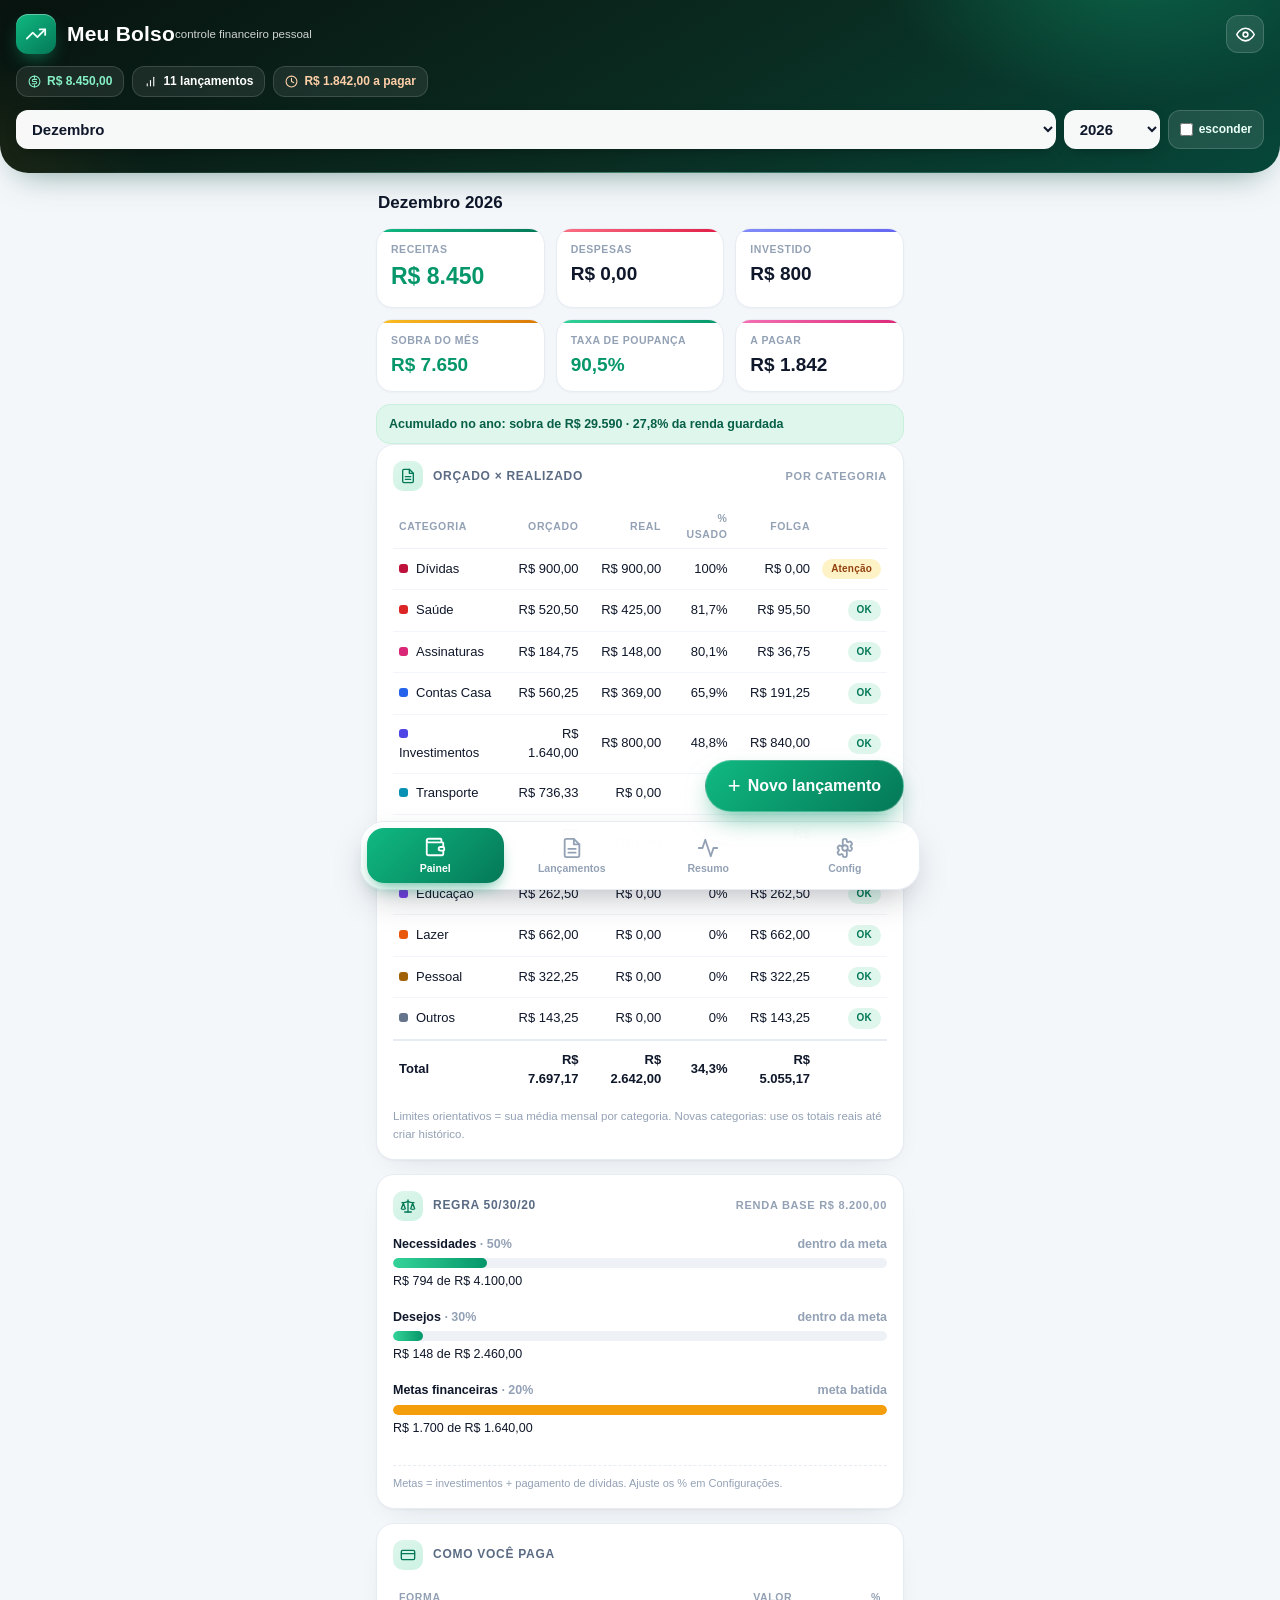
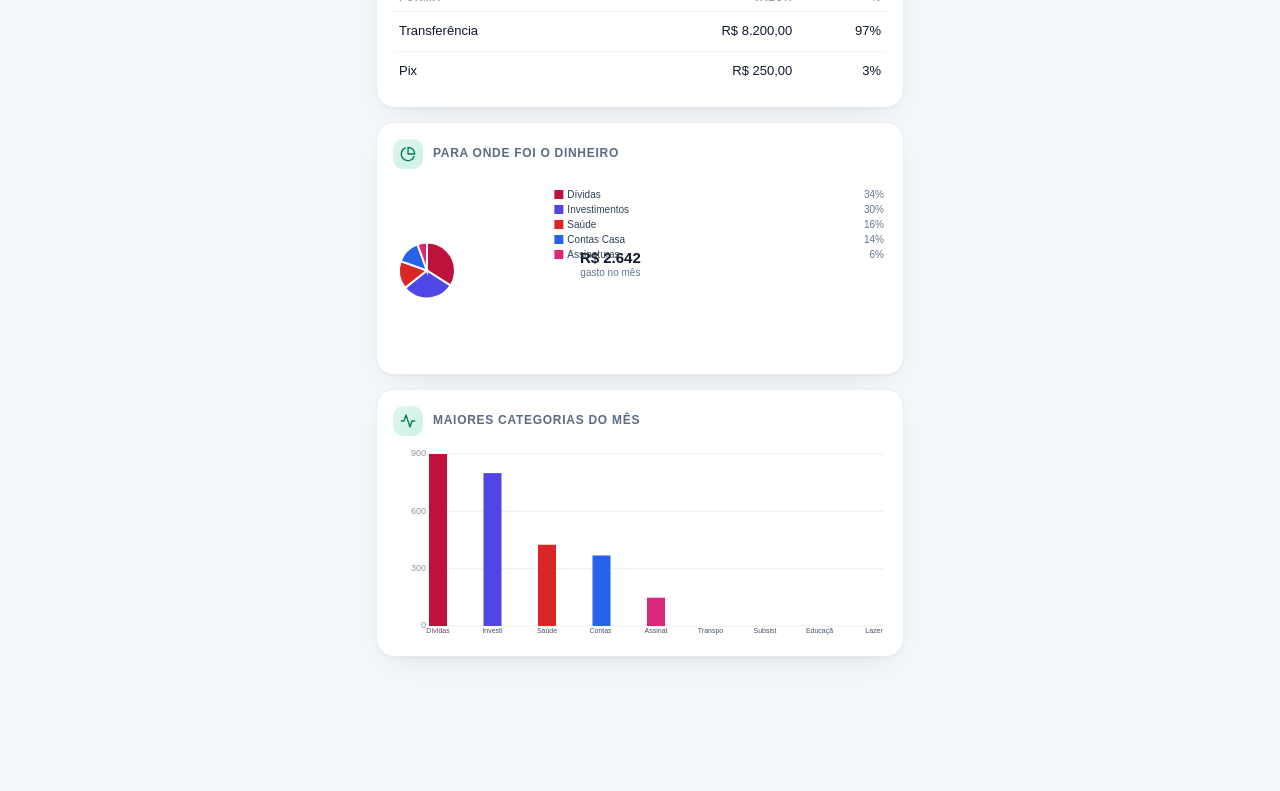
==== commit 56b0e0ce: "Add files via upload" ====
--- a/index.html
+++ b/index.html
@@ -23,6 +23,7 @@
   --fonte:-apple-system,BlinkMacSystemFont,"Segoe UI",Roboto,Inter,sans-serif;
 }
 *{box-sizing:border-box;margin:0;padding:0;-webkit-tap-highlight-color:transparent}
+[hidden]{display:none!important}
 html{scroll-behavior:smooth}
 body{font-family:var(--fonte);background:
   radial-gradient(1200px 500px at 50% -200px, #e6fbf2 0%, rgba(230,251,242,0) 60%),
